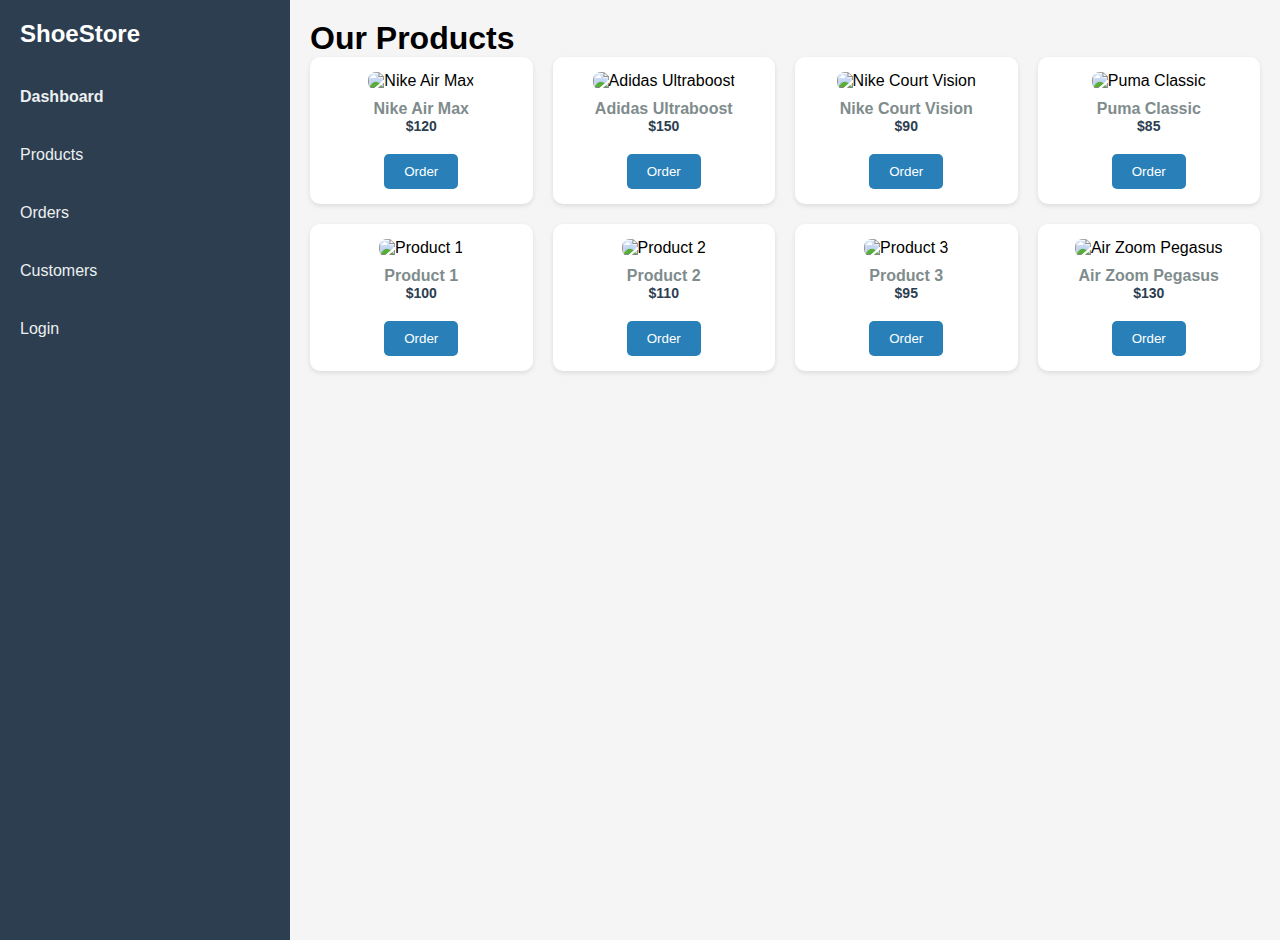
==== produkte.html @ ec1cc8ca "Add files via upload" ====
<!DOCTYPE html>
<html lang="en">
<head>
    <meta charset="UTF-8">
    <meta name="viewport" content="width=device-width, initial-scale=1.0">
    <title>Product Gallery</title>
    <link rel="stylesheet" href="produkte.css">
  
</head>
<body>
    <div class="container">
    
        <aside class="sidebar">
            <h2>ShoeStore</h2>
            <ul>
                <li><a href="indeks.html" class="active" onclick="showSection('dashboard')">Dashboard</a></li>
                <li><a href="produkte.html" onclick="showSection('products')">Products</a></li>
                <li><a href="newcart.html" onclick="showSection('orders')">Orders</a></li>
                <li><a href="customers.html" onclick="showSection('customers')">Customers</a></li>
                <li><a href="login.html" onclick="showSection('reports')">Login</a></li>
              
            </ul>
        </aside>
    
  
        <main class="main-content">
            <h1>Our Products</h1>
            <div class="gallery">
             
                <div class="gallery-item">
                    <img src="image/foto1.jfif" alt="Nike Air Max">
                    <p>Nike Air Max</p>
                    <p class="price">$120</p>
                    <a href="newcart.html"><button>Order</button></a>
                </div>
                <div class="gallery-item">
                    <img src="image/foto2.jfif" alt="Adidas Ultraboost">
                    <p>Adidas Ultraboost</p>
                    <p class="price">$150</p>
                    <a href="newcart.html"><button>Order</button></a>
                </div>
                <div class="gallery-item">
                    <img src="image/images.jfif" alt="Nike Court Vision">
                    <p>Nike Court Vision</p>
                    <p class="price">$90</p>
                    <a href="newcart.html"><button>Order</button></a>
                </div>
                <div class="gallery-item">
                    <img src="image/foto4.webp" alt="Puma Classic">
                    <p>Puma Classic</p>
                    <p class="price">$85</p>
                    <a href="newcart.html"><button>Order</button></a>
                </div>
          
                <div class="gallery-item">
                    <img src="image/foto5.webp" alt="Product 1">
                    <p>Product 1</p>
                    <p class="price">$100</p>
                    <a href="newcart.html"><button>Order</button></a>
                </div>
                <div class="gallery-item">
                    <img src="image/foto3.jpg" alt="Product 2">
                    <p>Product 2</p>
                    <p class="price">$110</p>
                    <a href="newcart.html"><button>Order</button></a>
                </div>
                <div class="gallery-item">
                    <img src="image/abc.jpg" alt="Product 3">
                    <p>Product 3</p>
                    <p class="price">$95</p>
                    <a href="newcart.html"><button>Order</button></a>
                </div>
                <div class="gallery-item">
                    <img src="image/foto.jfif" alt="Air Zoom Pegasus">
                    <p>Air Zoom Pegasus</p>
                    <p class="price">$130</p>
                    <a href="newcart.html"><button>Order</button></a>
                </div>
            </div>
        </main>
    </div>
</body>
</html>
---- produkte.css ----
body, h1, h2, h3, p, ul, li, table {
    margin: 0;
    padding: 0;
    box-sizing: border-box;
    font-family: Arial, sans-serif;
}
.banner {
    background-color: #2980b9;
    color: #fff;
    text-align: center;
    padding: 20px;
    margin-bottom: 20px;
    border-radius: 5px;
    box-shadow: 0 2px 5px rgba(0, 0, 0, 0.1);
}
body {
    display: flex;
    background-color: #f5f5f5;
}
.container {
    display: flex;
    width: 100%;
}
.sidebar {
    width: 250px;
    background-color: #2c3e50;
    color: #fff;
    height: 100vh;
    padding: 20px;
}
.sidebar h2 {
    margin-bottom: 20px;
    font-size: 24px;
}
.sidebar ul {
    list-style: none;
}
.sidebar ul li {
    margin: 40px 0;
}
.sidebar ul li a {
    color: #ecf0f1;
    text-decoration: none;
}
.sidebar ul li a.active {
    font-weight: bold;
}
.main-content {
    flex: 1;
    padding: 20px;
}
.gallery {
    display: grid;
    grid-template-columns: repeat(4, 1fr);
    gap: 20px;
}
.gallery-item {
    background-color: #fff;
    border-radius: 10px;
    box-shadow: 0 2px 5px rgba(0, 0, 0, 0.1);
    text-align: center;
    padding: 15px;
}
.gallery-item img {
    width: 100%;
    max-height: 180px;
    object-fit: cover;
    border-radius: 8px;
    margin-bottom: 10px;
}
.gallery-item p {
    font-size: 16px;
    font-weight: bold;
    color: #7f8c8d;
}
.gallery-item .price {
    font-size: 14px;
    color: #2c3e50;
    margin-bottom: 10px;
}
.gallery-item button {
    margin-top: 10px;
    padding: 10px 20px;
    background-color: #2980b9;
    color: #fff;
    border: none;
    border-radius: 5px;
    cursor: pointer;
}
.gallery-item button:hover {
    background-color: #1f6391;
}
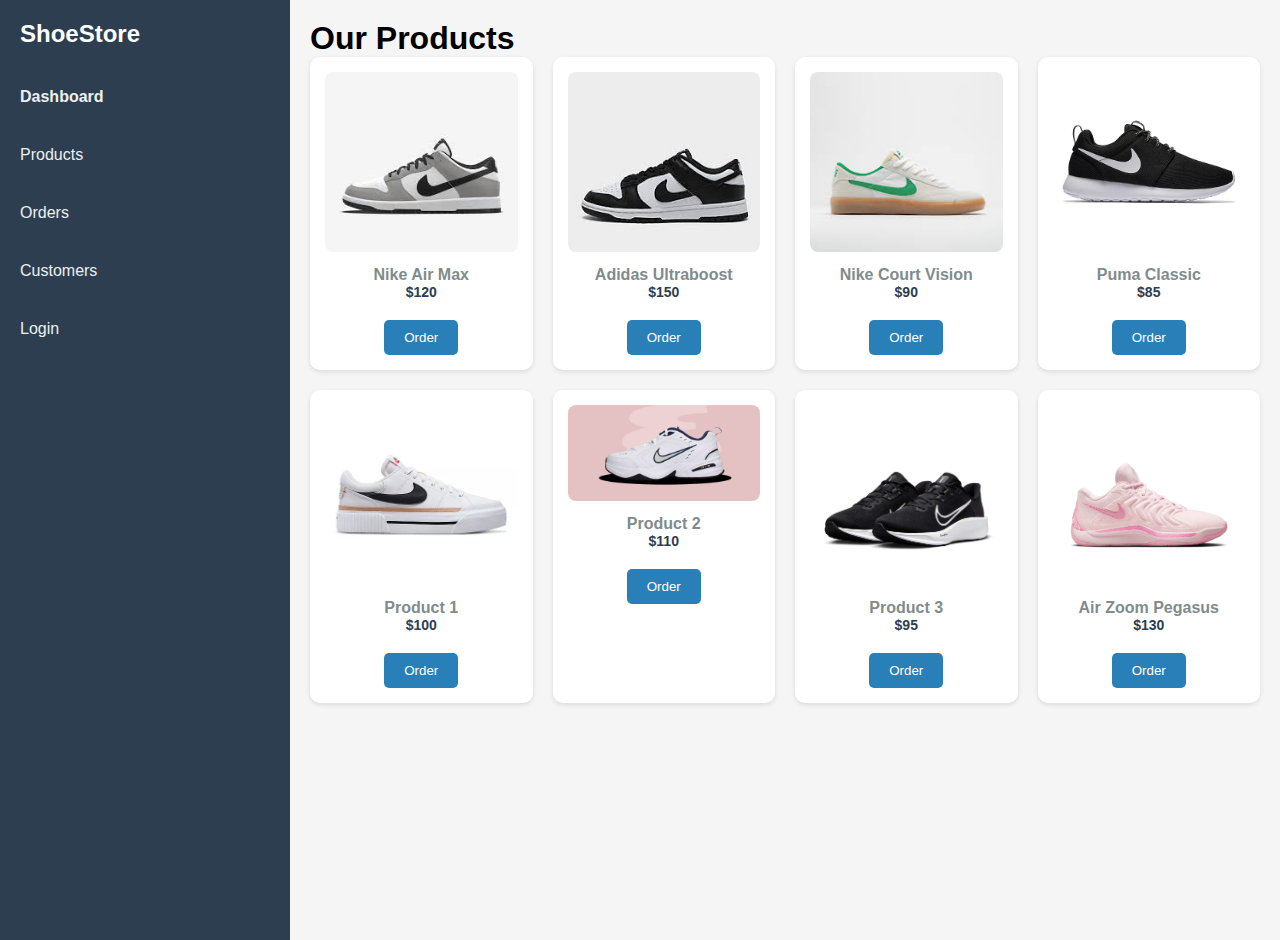
==== commit d567bd5a: "Add files via upload" ====
--- a/produkte.html
+++ b/produkte.html
@@ -28,50 +28,50 @@
             <div class="gallery">
              
                 <div class="gallery-item">
-                    <img src="image/foto1.jfif" alt="Nike Air Max">
+                    <img src="foto1.jfif" alt="Nike Air Max">
                     <p>Nike Air Max</p>
                     <p class="price">$120</p>
                     <a href="newcart.html"><button>Order</button></a>
                 </div>
                 <div class="gallery-item">
-                    <img src="image/foto2.jfif" alt="Adidas Ultraboost">
+                    <img src="foto2.jfif" alt="Adidas Ultraboost">
                     <p>Adidas Ultraboost</p>
                     <p class="price">$150</p>
                     <a href="newcart.html"><button>Order</button></a>
                 </div>
                 <div class="gallery-item">
-                    <img src="image/images.jfif" alt="Nike Court Vision">
+                    <img src="images.jfif" alt="Nike Court Vision">
                     <p>Nike Court Vision</p>
                     <p class="price">$90</p>
                     <a href="newcart.html"><button>Order</button></a>
                 </div>
                 <div class="gallery-item">
-                    <img src="image/foto4.webp" alt="Puma Classic">
+                    <img src="foto4.webp" alt="Puma Classic">
                     <p>Puma Classic</p>
                     <p class="price">$85</p>
                     <a href="newcart.html"><button>Order</button></a>
                 </div>
           
                 <div class="gallery-item">
-                    <img src="image/foto5.webp" alt="Product 1">
+                    <img src="foto5.webp" alt="Product 1">
                     <p>Product 1</p>
                     <p class="price">$100</p>
                     <a href="newcart.html"><button>Order</button></a>
                 </div>
                 <div class="gallery-item">
-                    <img src="image/foto3.jpg" alt="Product 2">
+                    <img src="foto3.jpg" alt="Product 2">
                     <p>Product 2</p>
                     <p class="price">$110</p>
                     <a href="newcart.html"><button>Order</button></a>
                 </div>
                 <div class="gallery-item">
-                    <img src="image/abc.jpg" alt="Product 3">
+                    <img src="abc.jpg" alt="Product 3">
                     <p>Product 3</p>
                     <p class="price">$95</p>
                     <a href="newcart.html"><button>Order</button></a>
                 </div>
                 <div class="gallery-item">
-                    <img src="image/foto.jfif" alt="Air Zoom Pegasus">
+                    <img src="foto.jfif" alt="Air Zoom Pegasus">
                     <p>Air Zoom Pegasus</p>
                     <p class="price">$130</p>
                     <a href="newcart.html"><button>Order</button></a>
